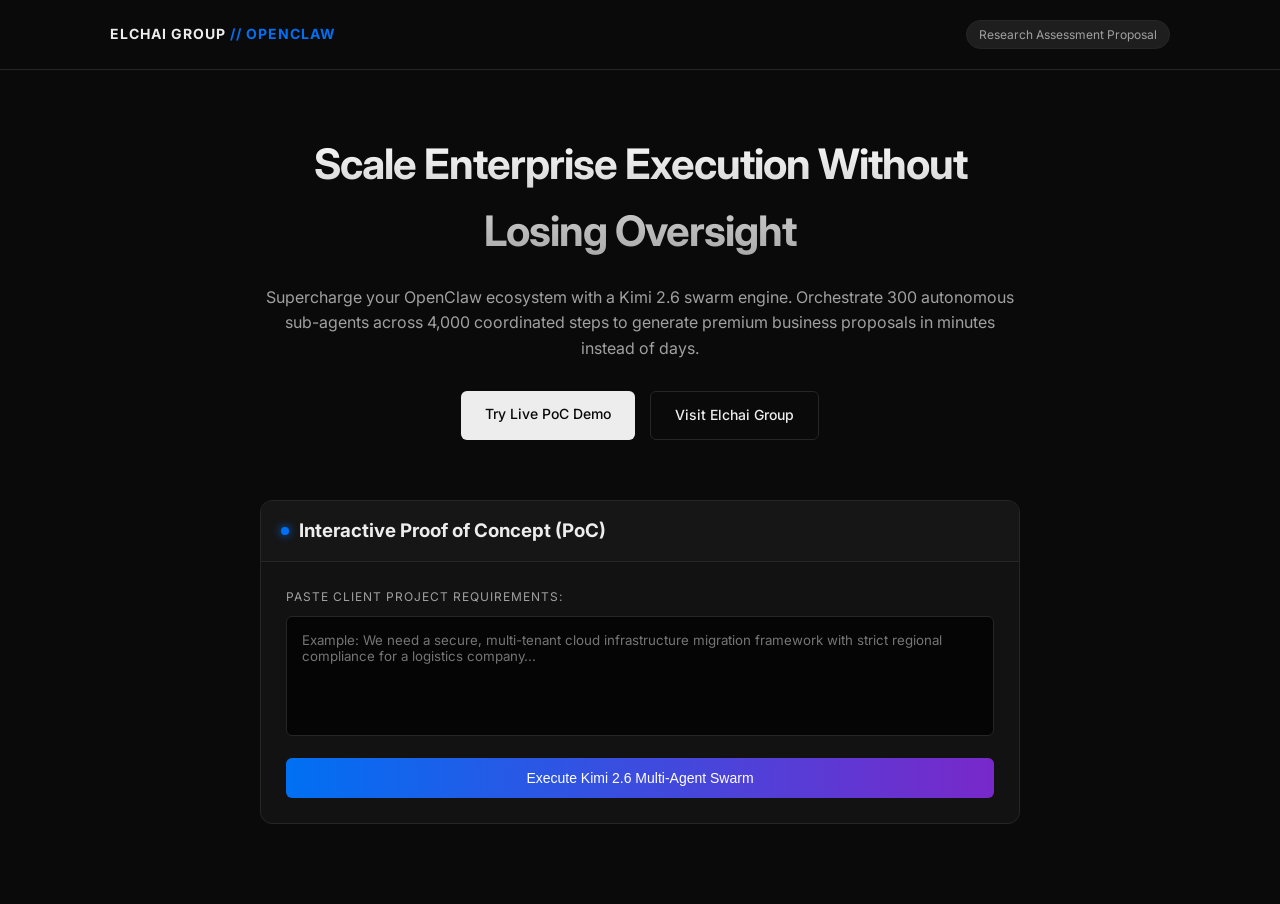
==== index.html @ 3b3b821d "feat: added frontend website files" ====
<!DOCTYPE html>
<html lang="en">
<head>
    <meta charset="UTF-8">
    <meta name="viewport" content="width=device-width, initial-scale=1.0">
    <title>OpenClaw Proposal Copilot | Powered by Kimi 2.6</title>
    <link rel="stylesheet" href="style.css">
    <link rel="preconnect" href="https://fonts.googleapis.com">
    <link rel="preconnect" href="https://fonts.gstatic.com" crossorigin>
    <link href="https://fonts.googleapis.com/css2?family=Inter:wght@300;400;500;600;700&display=swap" rel="stylesheet">
</head>
<body>

    <!-- Header Navigation -->
    <header>
        <div class="nav-container">
            <div class="logo">ELCHAI GROUP <span class="accent">// OPENCLAW</span></div>
            <div class="badge">Research Assessment Proposal</div>
        </div>
    </header>

    <!-- Main Container -->
    <main class="content-wrapper">
        
        <!-- Hero Section -->
        <section class="hero">
            <h1>Scale Enterprise Execution Without Losing Oversight</h1>
            <p class="subtitle">Supercharge your OpenClaw ecosystem with a Kimi 2.6 swarm engine. Orchestrate 300 autonomous sub-agents across 4,000 coordinated steps to generate premium business proposals in minutes instead of days.</p>
            <div class="cta-group">
                <a href="#demo" class="btn btn-primary">Try Live PoC Demo</a>
                <a href="https://www.elchaigroup.com/" target="_blank" class="btn btn-secondary">Visit Elchai Group</a>
            </div>
        </section>

        <!-- Dynamic Live Interactive PoC App Component -->
        <section id="demo" class="demo-card">
            <div class="card-header">
                <span class="status-dot"></span>
                <h3>Interactive Proof of Concept (PoC)</h3>
            </div>
            <div class="card-body">
                <label for="client-needs">Paste Client Project Requirements:</label>
                <textarea id="client-needs" placeholder="Example: We need a secure, multi-tenant cloud infrastructure migration framework with strict regional compliance for a logistics company..."></textarea>
                
                <button id="generate-btn" class="btn btn-block">Execute Kimi 2.6 Multi-Agent Swarm</button>

                <!-- Processing Simulator (Hidden by default) -->
                <div id="swarm-status" class="hidden">
                    <div class="spinner"></div>
                    <div class="status-text-steps">
                        <p id="step-msg">Initializing OpenClaw controller...</p>
                        <span id="step-counter">0 / 4,000 steps executed</span>
                    </div>
                </div>

                <!-- Output Area (Hidden by default) -->
                <div id="output-proposal" class="hidden">
                    <h4>Generated Enterprise Proposal Draft</h4>
                    <div class="proposal-box" id="proposal-text"></div>
                </div>
            </div>
        </section>

    </main>

    <script src="script.js"></script>
</body>
</html>
---- style.css ----
:root {
    --bg-main: #0a0a0a;
    --bg-card: #121212;
    --border-color: #262626;
    --text-primary: #ededed;
    --text-secondary: #a0a0a0;
    --accent-blue: #0070f3;
    --accent-green: #00dfd8;
}

* {
    box-sizing: border-box;
    margin: 0;
    padding: 0;
}

body {
    background-color: var(--bg-main);
    color: var(--text-primary);
    font-family: 'Inter', sans-serif;
    line-height: 1.6;
    padding-bottom: 80px;
}

header {
    border-bottom: 1px solid var(--border-color);
    padding: 20px 0;
}

.nav-container {
    max-width: 1100px;
    margin: 0 auto;
    display: flex;
    justify-content: space-between;
    align-items: center;
    padding: 0 20px;
}

.logo {
    font-weight: 700;
    letter-spacing: 1px;
    font-size: 14px;
}

.accent {
    color: var(--accent-blue);
}

.badge {
    background: #1e1e1e;
    border: 1px solid var(--border-color);
    padding: 4px 12px;
    border-radius: 20px;
    font-size: 12px;
    color: var(--text-secondary);
}

.content-wrapper {
    max-width: 800px;
    margin: 60px auto 0 auto;
    padding: 0 20px;
}

.hero {
    text-align: center;
    margin-bottom: 60px;
}

.hero h1 {
    font-size: 42px;
    font-weight: 700;
    letter-spacing: -1px;
    margin-bottom: 20px;
    background: linear-gradient(180deg, #fff 0%, #a3a3a3 100%);
    -webkit-background-clip: text;
    -webkit-text-fill-color: transparent;
}

.subtitle {
    color: var(--text-secondary);
    font-size: 16px;
    margin-bottom: 30px;
}

.cta-group {
    display: flex;
    gap: 15px;
    justify-content: center;
}

.btn {
    padding: 12px 24px;
    border-radius: 6px;
    font-weight: 500;
    font-size: 14px;
    cursor: pointer;
    text-decoration: none;
    transition: all 0.2s ease;
}

.btn-primary {
    background-color: var(--text-primary);
    color: var(--bg-main);
    border: none;
}

.btn-primary:hover {
    background-color: #ffffff;
    transform: translateY(-1px);
}

.btn-secondary {
    background-color: transparent;
    color: var(--text-primary);
    border: 1px solid var(--border-color);
}

.btn-secondary:hover {
    background-color: #161616;
}

.btn-block {
    background: linear-gradient(90deg, var(--accent-blue), #7928ca);
    color: #fff;
    border: none;
    width: 100%;
    margin-top: 15px;
}

.demo-card {
    background-color: var(--bg-card);
    border: 1px solid var(--border-color);
    border-radius: 12px;
    overflow: hidden;
    margin-top: 40px;
}

.card-header {
    background-color: #161616;
    padding: 15px 20px;
    border-bottom: 1px solid var(--border-color);
    display: flex;
    align-items: center;
    gap: 10px;
}

.status-dot {
    width: 8px;
    height: 8px;
    background-color: #0070f3;
    border-radius: 50%;
    box-shadow: 0 0 8px var(--accent-blue);
}

.card-body {
    padding: 25px;
}

label {
    display: block;
    font-size: 12px;
    text-transform: uppercase;
    letter-spacing: 1px;
    color: var(--text-secondary);
    margin-bottom: 10px;
}

textarea {
    width: 100%;
    height: 120px;
    background-color: #050505;
    border: 1px solid var(--border-color);
    border-radius: 6px;
    color: var(--text-primary);
    padding: 15px;
    font-family: inherit;
    resize: none;
    outline: none;
}

textarea:focus {
    border-color: #444;
}

.hidden {
    display: none !important;
}

#swarm-status {
    margin-top: 25px;
    display: flex;
    align-items: center;
    gap: 20px;
    background: #161616;
    padding: 15px;
    border-radius: 6px;
    border: 1px solid var(--border-color);
}

.spinner {
    width: 24px;
    height: 24px;
    border: 3px solid #333;
    border-top: 3px solid var(--accent-blue);
    border-radius: 50%;
    animation: spin 1s linear infinite;
}

@keyframes spin {
    0% { transform: rotate(0deg); }
    100% { transform: rotate(360deg); }
}

#output-proposal {
    margin-top: 25px;
}

#output-proposal h4 {
    margin-bottom: 10px;
    font-size: 14px;
    color: var(--accent-green);
}

.proposal-box {
    background-color: #050505;
    border: 1px solid var(--border-color);
    border-radius: 6px;
    padding: 20px;
    font-size: 14px;
    white-space: pre-wrap;
    max-height: 400px;
    overflow-y: auto;
}
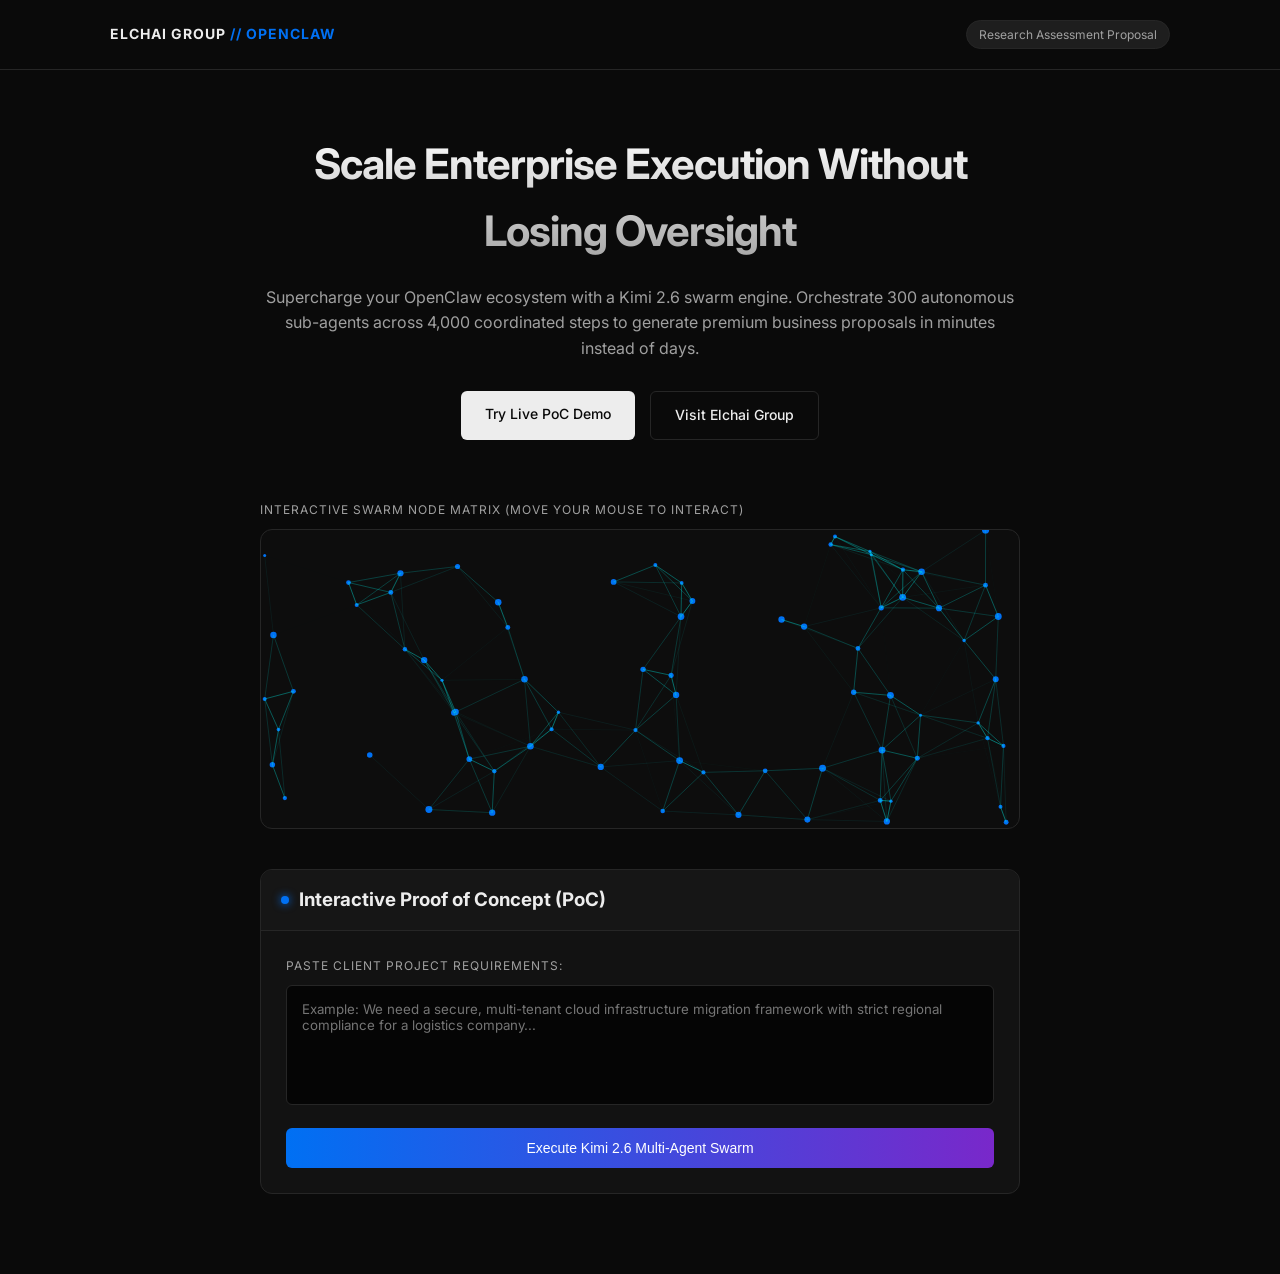
==== commit 004cf036: "feat: updated styles and interactive 3D script" ====
--- a/index.html
+++ b/index.html
@@ -31,7 +31,13 @@
                 <a href="https://www.elchaigroup.com/" target="_blank" class="btn btn-secondary">Visit Elchai Group</a>
             </div>
         </section>
-
+<!-- Interactive 3D Particle Swarm Canvas Section -->
+        <section class="canvas-container-section">
+            <label>Interactive Swarm Node Matrix (Move Your Mouse to Interact)</label>
+            <div id="canvas-3d-wrapper">
+                <canvas id="swarmCanvas"></canvas>
+            </div>
+        </section>
         <!-- Dynamic Live Interactive PoC App Component -->
         <section id="demo" class="demo-card">
             <div class="card-header">
--- a/style.css
+++ b/style.css
@@ -230,4 +230,27 @@
     white-space: pre-wrap;
     max-height: 400px;
     overflow-y: auto;
+}
+.canvas-container-section {
+    margin-top: 20px;
+    margin-bottom: 20px;
+}
+
+#canvas-3d-wrapper {
+    width: 100%;
+    height: 300px;
+    background-color: #0d0d0d;
+    border: 1px solid var(--border-color);
+    border-radius: 12px;
+    position: relative;
+    overflow: hidden;
+}
+
+#swarmCanvas {
+    position: absolute;
+    top: 0;
+    left: 0;
+    width: 100%;
+    height: 100%;
+    display: block;
 }
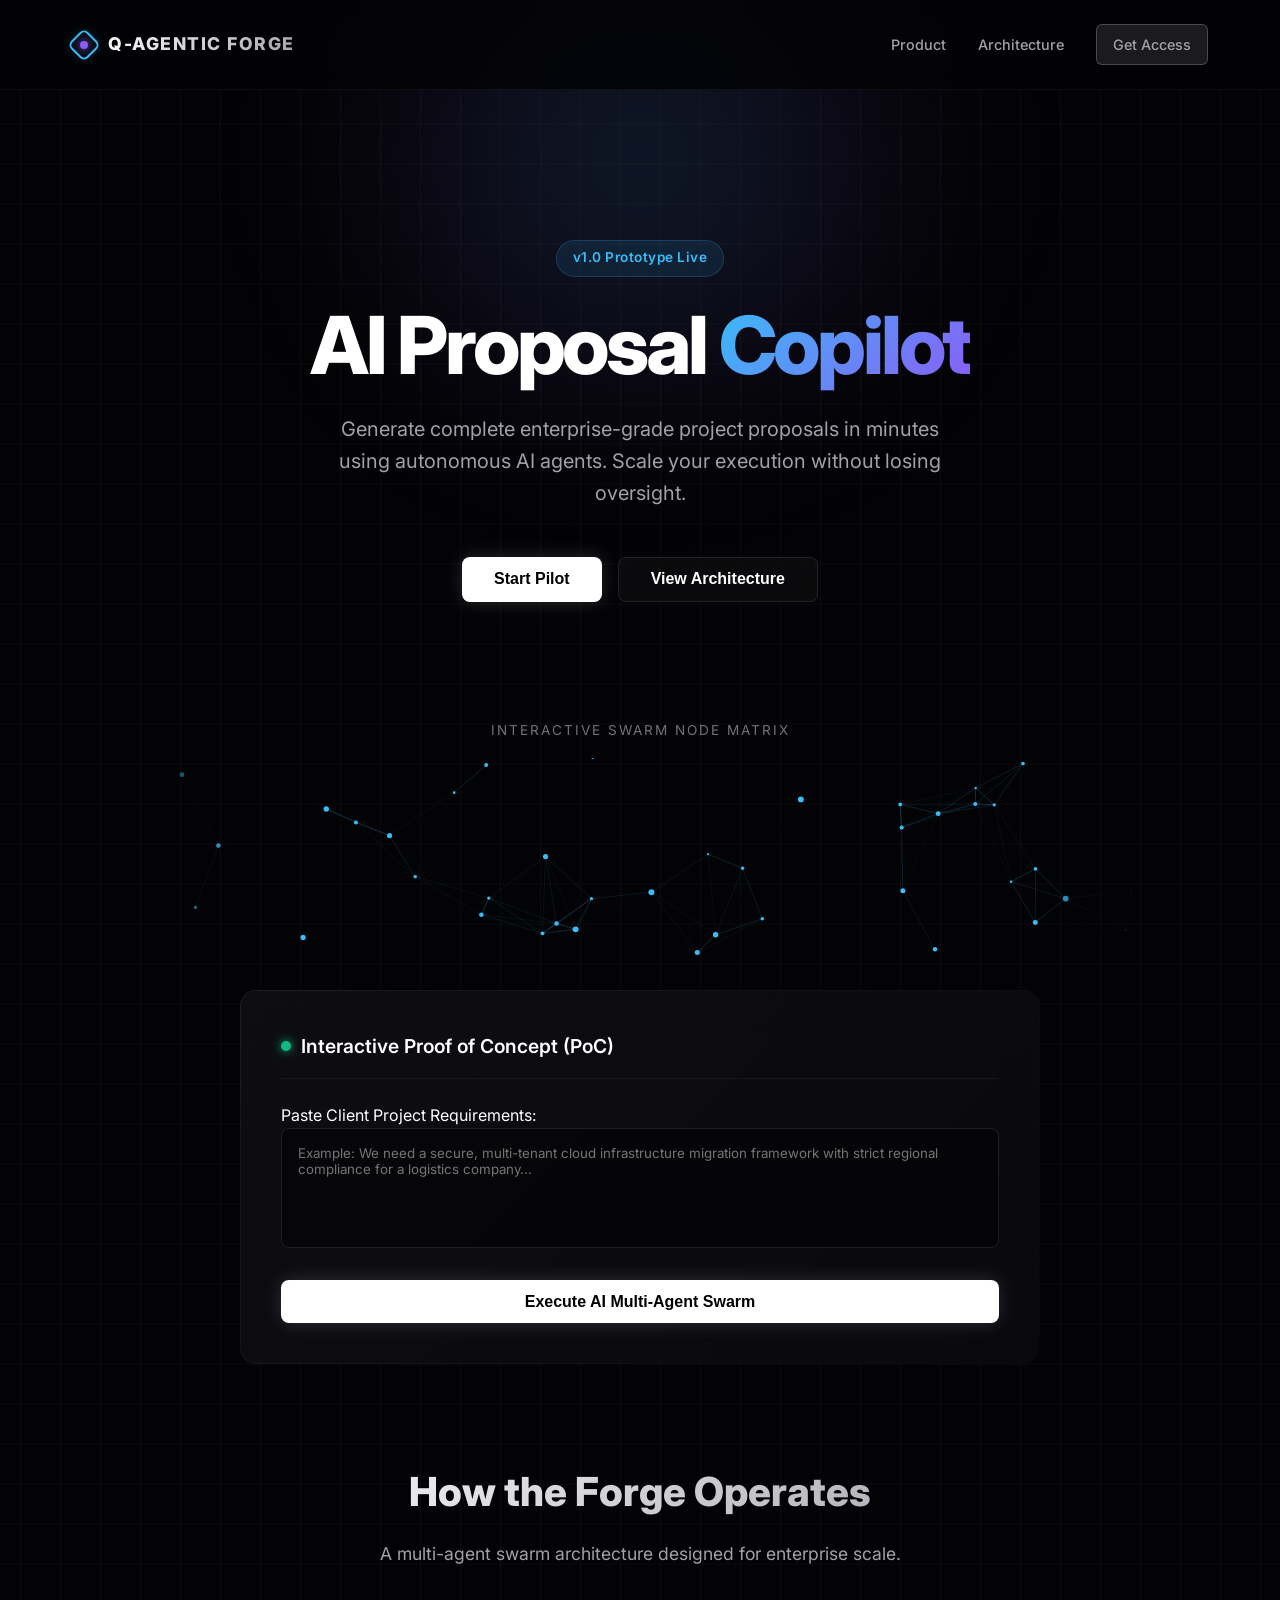
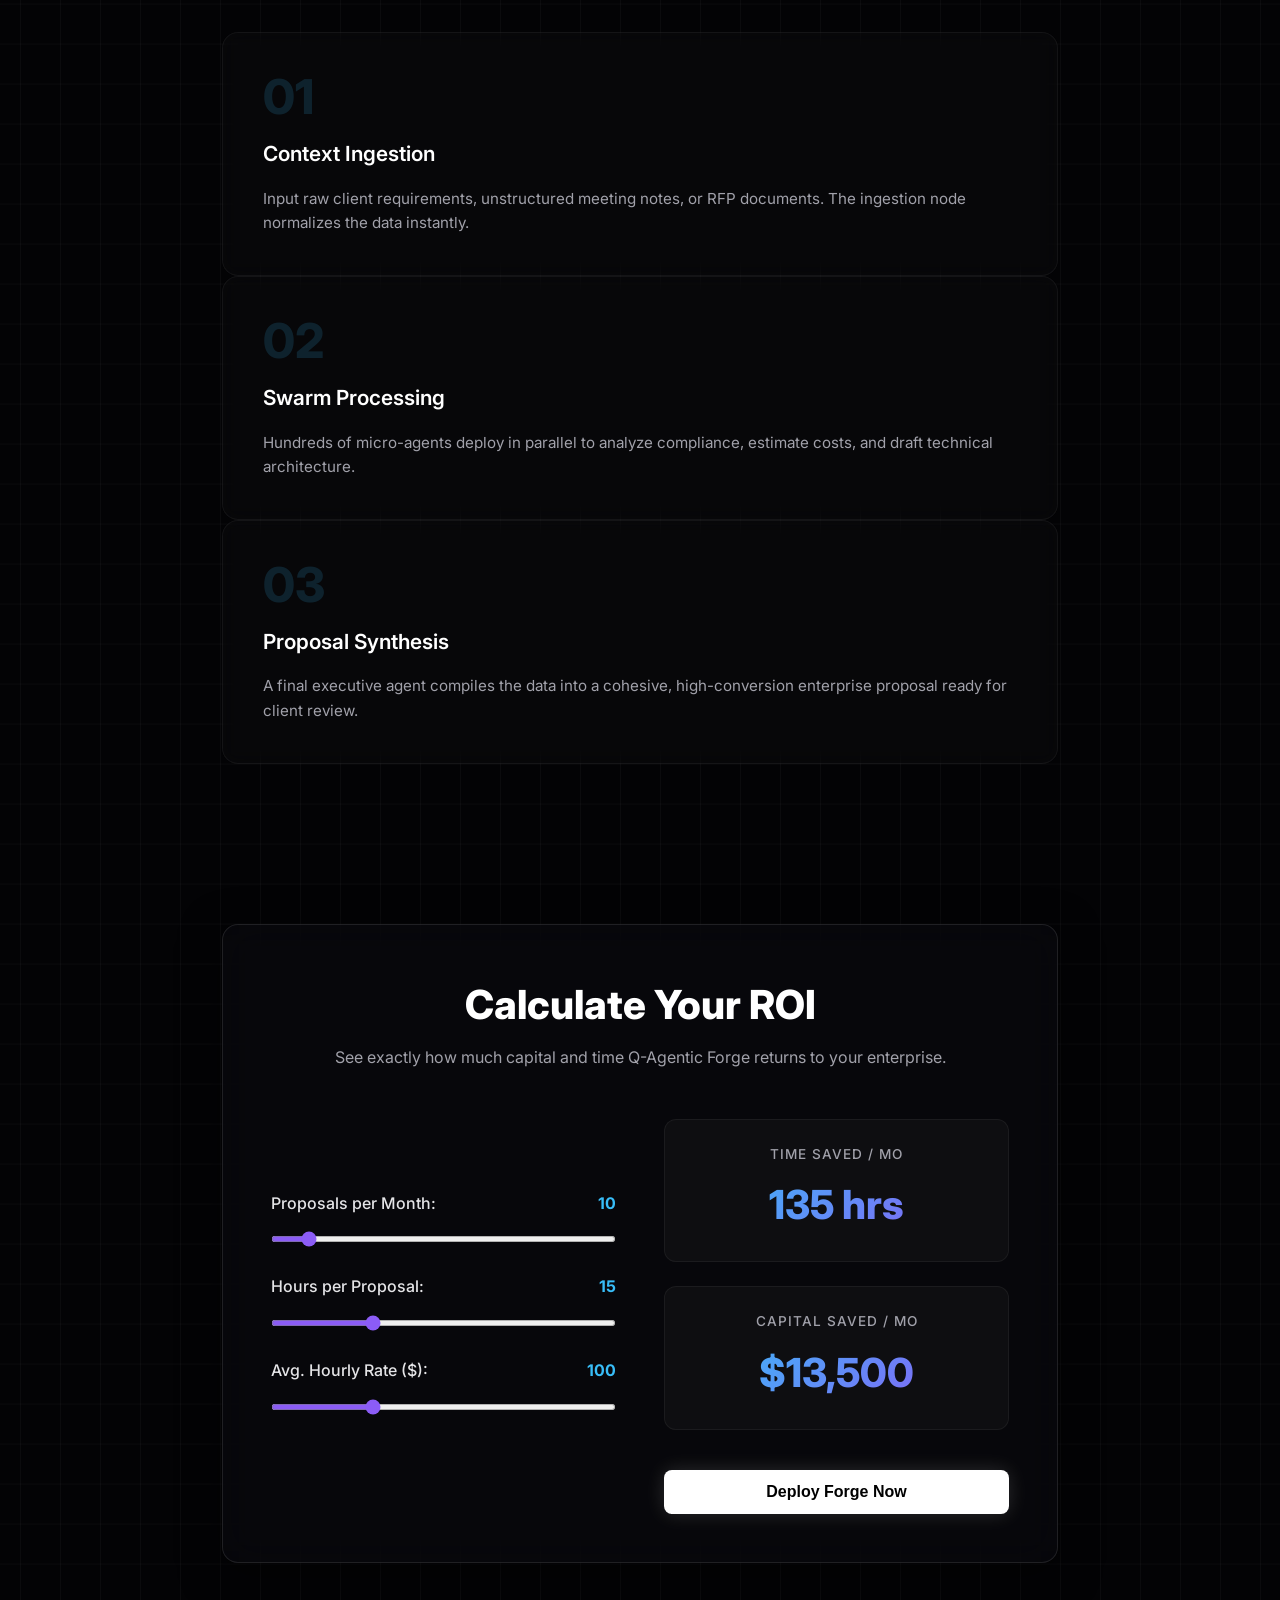
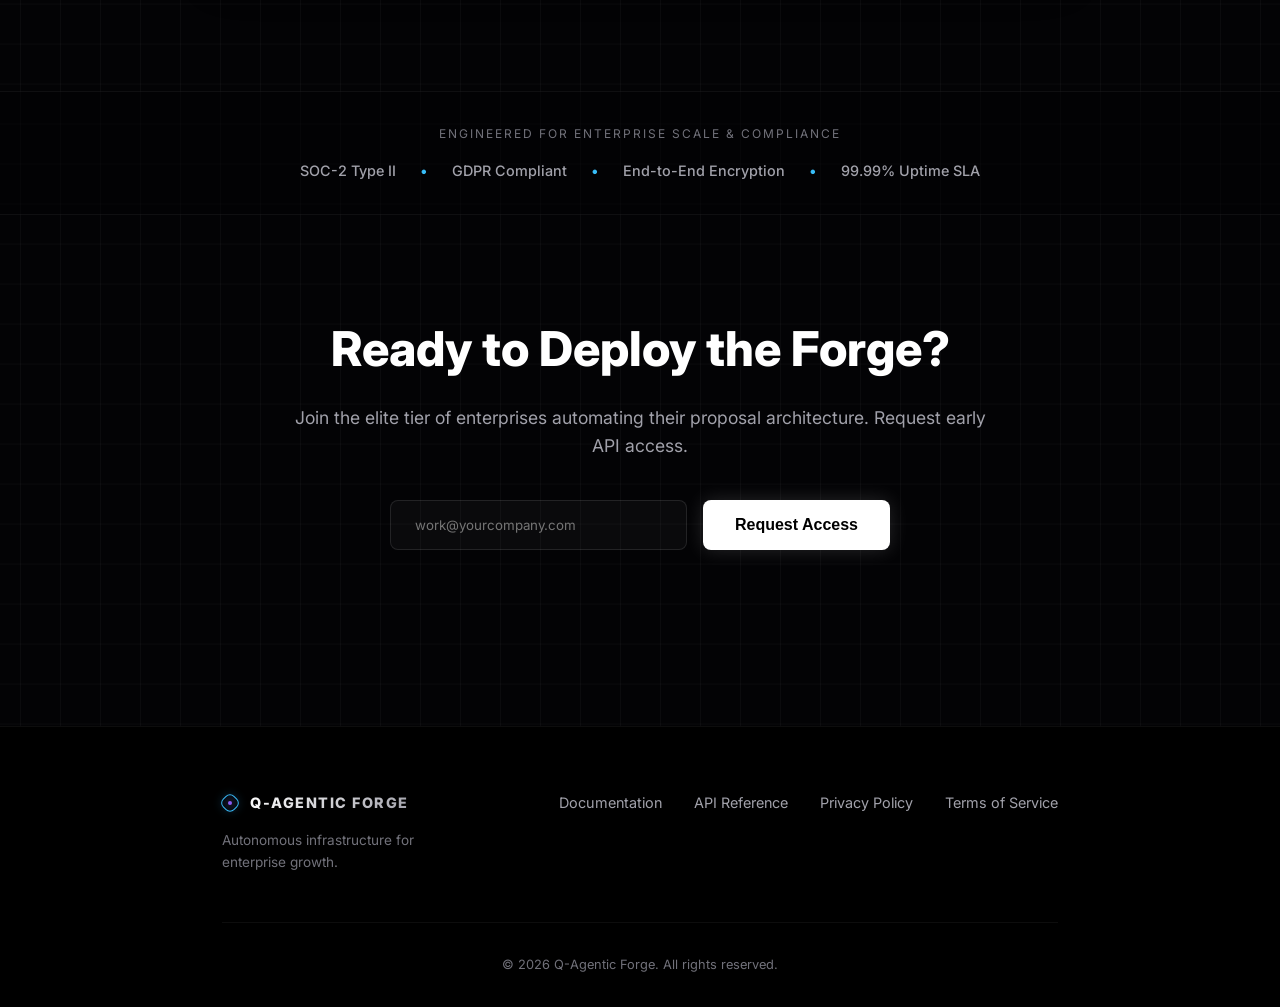
==== commit 049a4f1f: "feat: add frontend website code" ====
--- a/index.html
+++ b/index.html
@@ -3,70 +3,203 @@
 <head>
     <meta charset="UTF-8">
     <meta name="viewport" content="width=device-width, initial-scale=1.0">
-    <title>OpenClaw Proposal Copilot | Powered by Kimi 2.6</title>
+    <title>Quazi AI Labs - Proposal Copilot</title>
     <link rel="stylesheet" href="style.css">
     <link rel="preconnect" href="https://fonts.googleapis.com">
     <link rel="preconnect" href="https://fonts.gstatic.com" crossorigin>
-    <link href="https://fonts.googleapis.com/css2?family=Inter:wght@300;400;500;600;700&display=swap" rel="stylesheet">
+    <link href="https://fonts.googleapis.com/css2?family=Inter:wght@300;400;500;600;700;800&display=swap" rel="stylesheet">
 </head>
 <body>
 
-    <!-- Header Navigation -->
-    <header>
+    <!-- Ambient Background Glow -->
+    <div class="ambient-glow"></div>
+
+    <!-- TOP NAVIGATION -->
+    <header class="navbar">
         <div class="nav-container">
-            <div class="logo">ELCHAI GROUP <span class="accent">// OPENCLAW</span></div>
-            <div class="badge">Research Assessment Proposal</div>
+            <div class="logo-wrapper">
+                <div class="agent-logo">
+                    <span class="core-pulse"></span>
+                </div>
+                <div class="logo">Q-AGENTIC FORGE</div>
+            </div>
+            <nav class="nav-links">
+                <a href="#">Product</a>
+                <a href="#">Architecture</a>
+                <a href="#" class="nav-btn">Get Access</a>
+            </nav>
         </div>
     </header>
+
+    <!-- QUAZI AI LABS HERO SECTION -->
+    <section class="hero">
+        <div class="container">
+            <div class="badge">v1.0 Prototype Live</div>
+            <h1>AI Proposal <span class="text-gradient">Copilot</span></h1>
+            <p>Generate complete enterprise-grade project proposals in minutes using autonomous AI agents. Scale your execution without losing oversight.</p>
+            <div class="buttons">
+                <button class="btn-primary">Start Pilot</button>
+                <button class="btn-secondary">View Architecture</button>
+            </div>
+        </div>
+    </section>
 
     <!-- Main Container -->
     <main class="content-wrapper">
         
-        <!-- Hero Section -->
-        <section class="hero">
-            <h1>Scale Enterprise Execution Without Losing Oversight</h1>
-            <p class="subtitle">Supercharge your OpenClaw ecosystem with a Kimi 2.6 swarm engine. Orchestrate 300 autonomous sub-agents across 4,000 coordinated steps to generate premium business proposals in minutes instead of days.</p>
-            <div class="cta-group">
-                <a href="#demo" class="btn btn-primary">Try Live PoC Demo</a>
-                <a href="https://www.elchaigroup.com/" target="_blank" class="btn btn-secondary">Visit Elchai Group</a>
-            </div>
-        </section>
-<!-- Interactive 3D Particle Swarm Canvas Section -->
+        <!-- Interactive 3D Particle Swarm Canvas Section -->
         <section class="canvas-container-section">
-            <label>Interactive Swarm Node Matrix (Move Your Mouse to Interact)</label>
+            <label class="section-label">Interactive Swarm Node Matrix</label>
             <div id="canvas-3d-wrapper">
                 <canvas id="swarmCanvas"></canvas>
             </div>
         </section>
+
         <!-- Dynamic Live Interactive PoC App Component -->
         <section id="demo" class="demo-card">
-            <div class="card-header">
-                <span class="status-dot"></span>
-                <h3>Interactive Proof of Concept (PoC)</h3>
-            </div>
-            <div class="card-body">
-                <label for="client-needs">Paste Client Project Requirements:</label>
-                <textarea id="client-needs" placeholder="Example: We need a secure, multi-tenant cloud infrastructure migration framework with strict regional compliance for a logistics company..."></textarea>
+            <div class="card-glow"></div>
+            <div class="card-content">
+                <div class="card-header">
+                    <span class="status-dot"></span>
+                    <h3>Interactive Proof of Concept (PoC)</h3>
+                </div>
+                <div class="card-body">
+                    <label for="client-needs">Paste Client Project Requirements:</label>
+                    <textarea id="client-needs" placeholder="Example: We need a secure, multi-tenant cloud infrastructure migration framework with strict regional compliance for a logistics company..."></textarea>
+                    
+                    <button id="generate-btn" class="btn-block">Execute AI Multi-Agent Swarm</button>
+
+                    <!-- Processing Simulator (Hidden by default) -->
+                    <div id="swarm-status" class="hidden">
+                        <div class="spinner"></div>
+                        <div class="status-text-steps">
+                            <p id="step-msg">Initializing Quazi AI Labs controller...</p>
+                            <span id="step-counter">0 / 4,000 steps executed</span>
+                        </div>
+                    </div>
+
+                    <!-- Output Area (Hidden by default) -->
+                    <div id="output-proposal" class="hidden">
+                        <h4>Generated Enterprise Proposal Draft</h4>
+                        <div class="proposal-box" id="proposal-text"></div>
+                    </div>
+                </div>
+            </div>
+        </section>
+<section class="workflow-section">
+            <div class="container">
+                <h2 class="section-title">How the Forge Operates</h2>
+                <p class="section-subtitle">A multi-agent swarm architecture designed for enterprise scale.</p>
                 
-                <button id="generate-btn" class="btn btn-block">Execute Kimi 2.6 Multi-Agent Swarm</button>
-
-                <!-- Processing Simulator (Hidden by default) -->
-                <div id="swarm-status" class="hidden">
-                    <div class="spinner"></div>
-                    <div class="status-text-steps">
-                        <p id="step-msg">Initializing OpenClaw controller...</p>
-                        <span id="step-counter">0 / 4,000 steps executed</span>
-                    </div>
-                </div>
-
-                <!-- Output Area (Hidden by default) -->
-                <div id="output-proposal" class="hidden">
-                    <h4>Generated Enterprise Proposal Draft</h4>
-                    <div class="proposal-box" id="proposal-text"></div>
-                </div>
-            </div>
-        </section>
-
+                <div class="workflow-grid">
+                    <div class="workflow-card">
+                        <div class="step-number">01</div>
+                        <h3>Context Ingestion</h3>
+                        <p>Input raw client requirements, unstructured meeting notes, or RFP documents. The ingestion node normalizes the data instantly.</p>
+                    </div>
+                    <div class="workflow-card">
+                        <div class="step-number">02</div>
+                        <h3>Swarm Processing</h3>
+                        <p>Hundreds of micro-agents deploy in parallel to analyze compliance, estimate costs, and draft technical architecture.</p>
+                    </div>
+                    <div class="workflow-card">
+                        <div class="step-number">03</div>
+                        <h3>Proposal Synthesis</h3>
+                        <p>A final executive agent compiles the data into a cohesive, high-conversion enterprise proposal ready for client review.</p>
+                    </div>
+                </div>
+            </div>
+        </section>
+        <section class="roi-section">
+            <div class="container">
+                <div class="roi-card">
+                    <div class="roi-header">
+                        <h2>Calculate Your ROI</h2>
+                        <p>See exactly how much capital and time Q-Agentic Forge returns to your enterprise.</p>
+                    </div>
+                    <div class="roi-grid">
+                        
+                        <div class="roi-inputs">
+                            <label>Proposals per Month: <span id="prop-val">10</span></label>
+                            <input type="range" id="prop-slider" min="1" max="100" value="10">
+
+                            <label>Hours per Proposal: <span id="hours-val">15</span></label>
+                            <input type="range" id="hours-slider" min="1" max="50" value="15">
+
+                            <label>Avg. Hourly Rate ($): <span id="rate-val">100</span></label>
+                            <input type="range" id="rate-slider" min="20" max="300" value="100">
+                        </div>
+
+                        <div class="roi-outputs">
+                            <div class="output-box">
+                                <h4>Time Saved / Mo</h4>
+                                <div class="output-value text-gradient" id="time-saved">135 hrs</div>
+                            </div>
+                            <div class="output-box">
+                                <h4>Capital Saved / Mo</h4>
+                                <div class="output-value text-gradient" id="money-saved">$13,500</div>
+                            </div>
+                            <button class="btn-primary btn-block" style="margin-top: 1rem;">Deploy Forge Now</button>
+                        </div>
+
+                    </div>
+                </div>
+            </div>
+        </section>
+        <div class="trust-banner">
+            <div class="container">
+                <p>ENGINEERED FOR ENTERPRISE SCALE & COMPLIANCE</p>
+                <div class="trust-badges">
+                    <span>SOC-2 Type II</span>
+                    <span class="dot">•</span>
+                    <span>GDPR Compliant</span>
+                    <span class="dot">•</span>
+                    <span>End-to-End Encryption</span>
+                    <span class="dot">•</span>
+                    <span>99.99% Uptime SLA</span>
+                </div>
+            </div>
+        </div>
+
+        <section class="final-cta">
+            <div class="container">
+                <div class="cta-box">
+                    <h2>Ready to Deploy the Forge?</h2>
+                    <p>Join the elite tier of enterprises automating their proposal architecture. Request early API access.</p>
+                    <form class="lead-capture" onsubmit="event.preventDefault(); alert('Lead Captured! Welcome to Q-Agentic Forge.');">
+                        <input type="email" placeholder="work@yourcompany.com" required>
+                        <button type="submit" class="btn-primary">Request Access</button>
+                    </form>
+                </div>
+            </div>
+        </section>
+
+    </main>
+
+    <footer class="site-footer">
+        <div class="container">
+            <div class="footer-content">
+                <div class="footer-brand">
+                    <div class="logo-wrapper">
+                        <div class="agent-logo" style="width: 16px; height: 16px; border-width: 1px;">
+                            <span class="core-pulse" style="width: 4px; height: 4px;"></span>
+                        </div>
+                        <span class="logo" style="font-size: 0.9rem;">Q-AGENTIC FORGE</span>
+                    </div>
+                    <p class="footer-tagline">Autonomous infrastructure for enterprise growth.</p>
+                </div>
+                <div class="footer-links">
+                    <a href="#">Documentation</a>
+                    <a href="#">API Reference</a>
+                    <a href="#">Privacy Policy</a>
+                    <a href="#">Terms of Service</a>
+                </div>
+            </div>
+            <div class="footer-bottom">
+                <p>&copy; 2026 Q-Agentic Forge. All rights reserved.</p>
+            </div>
+        </div>
+    </footer>
     </main>
 
     <script src="script.js"></script>
--- a/style.css
+++ b/style.css
@@ -1,256 +1,625 @@
-:root {
-    --bg-main: #0a0a0a;
-    --bg-card: #121212;
-    --border-color: #262626;
-    --text-primary: #ededed;
-    --text-secondary: #a0a0a0;
-    --accent-blue: #0070f3;
-    --accent-green: #00dfd8;
-}
-
+/* 1. GLOBAL RESETS & FONTS */
 * {
-    box-sizing: border-box;
     margin: 0;
     padding: 0;
+    box-sizing: border-box;
 }
 
 body {
-    background-color: var(--bg-main);
-    color: var(--text-primary);
     font-family: 'Inter', sans-serif;
+    background-color: #030305; /* Deeper Black */
+    color: #ffffff;
     line-height: 1.6;
-    padding-bottom: 80px;
-}
-
-header {
-    border-bottom: 1px solid var(--border-color);
-    padding: 20px 0;
+    overflow-x: hidden;
+    /* The Developer Grid Background */
+    background-image: 
+        linear-gradient(rgba(255, 255, 255, 0.03) 1px, transparent 1px),
+        linear-gradient(90deg, rgba(255, 255, 255, 0.03) 1px, transparent 1px);
+    background-size: 40px 40px;
+    background-position: center center;
+}
+
+/* Ambient Glow Behind Everything */
+.ambient-glow {
+    position: absolute;
+    top: -10%;
+    left: 50%;
+    transform: translateX(-50%);
+    width: 60vw;
+    height: 500px;
+    background: radial-gradient(circle, rgba(56, 189, 248, 0.15) 0%, rgba(139, 92, 246, 0.1) 40%, rgba(0, 0, 0, 0) 70%);
+    filter: blur(80px);
+    z-index: -1;
+    pointer-events: none;
+}
+/* GLOBAL CONTAINER - THIS KEEPS EVERYTHING CENTERED */
+.container {
+    max-width: 1200px;
+    margin: 0 auto; 
+    padding: 0 2rem;
+    width: 100%;
+}
+
+/* 2. NAVIGATION BAR & LOGO */
+.navbar {
+    width: 100%;
+    padding: 1.5rem 0;
+    border-bottom: 1px solid rgba(255, 255, 255, 0.05);
+    background: rgba(3, 3, 5, 0.8);
+    backdrop-filter: blur(12px);
+    position: sticky;
+    top: 0;
+    z-index: 100;
 }
 
 .nav-container {
-    max-width: 1100px;
+    max-width: 1200px;
     margin: 0 auto;
+    padding: 0 2rem;
     display: flex;
     justify-content: space-between;
     align-items: center;
-    padding: 0 20px;
+}
+
+/* NEW LOGO DESIGN SYSTEM */
+.logo-wrapper {
+    display: flex;
+    align-items: center;
+    gap: 12px;
+}
+
+.agent-logo {
+    width: 24px;
+    height: 24px;
+    border: 2px solid #38bdf8;
+    border-radius: 6px;
+    position: relative;
+    display: flex;
+    align-items: center;
+    justify-content: center;
+    background: rgba(56, 189, 248, 0.05);
+    box-shadow: 0 0 10px rgba(56, 189, 248, 0.2);
+    transform: rotate(45deg); 
+}
+
+.core-pulse {
+    width: 8px;
+    height: 8px;
+    background: #8b5cf6; 
+    border-radius: 50%;
+    transform: rotate(-45deg);
+    position: relative;
+    box-shadow: 0 0 8px #8b5cf6;
+    animation: agentBeat 2s infinite ease-in-out;
+}
+
+@keyframes agentBeat {
+    0%, 100% { transform: scale(1); opacity: 0.8; }
+    50% { transform: scale(1.3); opacity: 1; box-shadow: 0 0 12px #38bdf8; }
 }
 
 .logo {
-    font-weight: 700;
-    letter-spacing: 1px;
-    font-size: 14px;
-}
-
-.accent {
-    color: var(--accent-blue);
-}
-
-.badge {
-    background: #1e1e1e;
-    border: 1px solid var(--border-color);
-    padding: 4px 12px;
-    border-radius: 20px;
-    font-size: 12px;
-    color: var(--text-secondary);
-}
-
-.content-wrapper {
-    max-width: 800px;
-    margin: 60px auto 0 auto;
-    padding: 0 20px;
-}
-
-.hero {
-    text-align: center;
-    margin-bottom: 60px;
-}
-
-.hero h1 {
-    font-size: 42px;
-    font-weight: 700;
-    letter-spacing: -1px;
-    margin-bottom: 20px;
-    background: linear-gradient(180deg, #fff 0%, #a3a3a3 100%);
+    font-weight: 800;
+    font-size: 1.1rem;
+    letter-spacing: 1.5px;
+    background: linear-gradient(135deg, #ffffff 0%, #a1a1aa 100%);
     -webkit-background-clip: text;
     -webkit-text-fill-color: transparent;
 }
 
-.subtitle {
-    color: var(--text-secondary);
-    font-size: 16px;
-    margin-bottom: 30px;
-}
-
-.cta-group {
-    display: flex;
-    gap: 15px;
+.nav-links {
+    display: flex;
+    gap: 2rem;
+    align-items: center;
+}
+
+.nav-links a {
+    color: #a1a1aa;
+    text-decoration: none;
+    font-size: 0.9rem;
+    font-weight: 500;
+    transition: color 0.3s;
+}
+
+.nav-links a:hover {
+    color: #ffffff;
+}
+
+.nav-btn {
+    background: rgba(255, 255, 255, 0.1);
+    padding: 0.5rem 1rem;
+    border-radius: 6px;
+    border: 1px solid rgba(255, 255, 255, 0.2);
+}
+
+/* 3. HERO SECTION */
+.hero {
+    min-height: 70vh;
+    display: flex;
+    align-items: center;
     justify-content: center;
-}
-
-.btn {
-    padding: 12px 24px;
-    border-radius: 6px;
-    font-weight: 500;
-    font-size: 14px;
+    text-align: center;
+    padding: 4rem 2rem 2rem 2rem;
+    animation: fadeIn 1s ease-in-out;
+}
+
+.container {
+    max-width: 900px;
+    position: relative;
+}
+
+.badge {
+    display: inline-block;
+    padding: 0.4rem 1rem;
+    background: rgba(56, 189, 248, 0.1);
+    color: #38bdf8;
+    border: 1px solid rgba(56, 189, 248, 0.2);
+    border-radius: 50px;
+    font-size: 0.85rem;
+    font-weight: 600;
+    margin-bottom: 1.5rem;
+    letter-spacing: 0.5px;
+}
+
+.hero h1 {
+    font-size: 5rem;
+    font-weight: 800;
+    letter-spacing: -0.04em;
+    margin-bottom: 1.5rem;
+    line-height: 1.1;
+}
+
+.text-gradient {
+    background: linear-gradient(135deg, #38bdf8 0%, #8b5cf6 100%);
+    -webkit-background-clip: text;
+    -webkit-text-fill-color: transparent;
+}
+
+.hero p {
+    font-size: 1.25rem;
+    color: #a1a1aa;
+    margin-bottom: 3rem;
+    max-width: 650px;
+    margin-left: auto;
+    margin-right: auto;
+}
+
+/* 4. BUTTONS */
+.buttons {
+    display: flex;
+    gap: 1rem;
+    justify-content: center;
+}
+
+.btn-primary, .btn-secondary, #generate-btn {
+    padding: 0.8rem 2rem;
+    font-size: 1rem;
+    font-weight: 600;
+    border-radius: 8px;
     cursor: pointer;
-    text-decoration: none;
-    transition: all 0.2s ease;
-}
-
-.btn-primary {
-    background-color: var(--text-primary);
-    color: var(--bg-main);
+    transition: all 0.3s ease;
+}
+
+.btn-primary, #generate-btn {
+    background: #ffffff;
+    color: #000000;
     border: none;
-}
-
-.btn-primary:hover {
-    background-color: #ffffff;
-    transform: translateY(-1px);
+    box-shadow: 0 0 20px rgba(255, 255, 255, 0.15);
+}
+
+.btn-primary:hover, #generate-btn:hover {
+    background: #e4e4e7;
+    transform: translateY(-2px);
+    box-shadow: 0 4px 25px rgba(255, 255, 255, 0.3);
 }
 
 .btn-secondary {
-    background-color: transparent;
-    color: var(--text-primary);
-    border: 1px solid var(--border-color);
+    background: rgba(255, 255, 255, 0.03);
+    color: #ffffff;
+    border: 1px solid rgba(255, 255, 255, 0.1);
+    backdrop-filter: blur(10px);
 }
 
 .btn-secondary:hover {
-    background-color: #161616;
-}
-
-.btn-block {
-    background: linear-gradient(90deg, var(--accent-blue), #7928ca);
-    color: #fff;
-    border: none;
-    width: 100%;
-    margin-top: 15px;
-}
-
+    background: rgba(255, 255, 255, 0.08);
+    transform: translateY(-2px);
+}
+
+/* 5. CANVAS & DEMO AREA */
+.content-wrapper {
+    position: relative;
+    z-index: 10;
+    padding-bottom: 5rem;
+}
+
+.canvas-container-section {
+    text-align: center;
+    margin-bottom: 2rem;
+}
+
+.section-label {
+    display: block;
+    color: #71717a;
+    font-size: 0.85rem;
+    text-transform: uppercase;
+    letter-spacing: 2px;
+    margin-bottom: 1rem;
+}
+
+#canvas-3d-wrapper {
+    max-width: 1000px;
+    margin: 0 auto;
+    height: 200px; /* Constrains the canvas so it doesn't take over */
+    mask-image: linear-gradient(to right, transparent, black 10%, black 90%, transparent);
+    -webkit-mask-image: linear-gradient(to right, transparent, black 10%, black 90%, transparent);
+}
+
+/* 6. GLASSMORPHISM DEMO CARD */
 .demo-card {
-    background-color: var(--bg-card);
-    border: 1px solid var(--border-color);
-    border-radius: 12px;
-    overflow: hidden;
-    margin-top: 40px;
+    position: relative;
+    max-width: 800px;
+    margin: 0 auto;
+    border-radius: 16px;
+    padding: 1px; /* Creates the gradient border effect */
+    background: linear-gradient(135deg, rgba(255,255,255,0.1), rgba(255,255,255,0.01));
+}
+
+.card-content {
+    background: rgba(10, 10, 15, 0.8);
+    border-radius: 15px;
+    padding: 2.5rem;
+    backdrop-filter: blur(20px);
 }
 
 .card-header {
-    background-color: #161616;
-    padding: 15px 20px;
-    border-bottom: 1px solid var(--border-color);
     display: flex;
     align-items: center;
     gap: 10px;
+    margin-bottom: 1.5rem;
+    border-bottom: 1px solid rgba(255, 255, 255, 0.05);
+    padding-bottom: 1rem;
 }
 
 .status-dot {
-    width: 8px;
-    height: 8px;
-    background-color: #0070f3;
+    width: 10px;
+    height: 10px;
+    background-color: #10b981; /* Green active dot */
     border-radius: 50%;
-    box-shadow: 0 0 8px var(--accent-blue);
-}
-
-.card-body {
-    padding: 25px;
-}
-
-label {
-    display: block;
-    font-size: 12px;
-    text-transform: uppercase;
-    letter-spacing: 1px;
-    color: var(--text-secondary);
-    margin-bottom: 10px;
+    box-shadow: 0 0 10px #10b981;
+}
+
+.demo-card h3 {
+    font-weight: 600;
+    font-size: 1.2rem;
 }
 
 textarea {
     width: 100%;
     height: 120px;
-    background-color: #050505;
-    border: 1px solid var(--border-color);
-    border-radius: 6px;
-    color: var(--text-primary);
-    padding: 15px;
-    font-family: inherit;
+    background: rgba(0, 0, 0, 0.5);
+    border: 1px solid rgba(255, 255, 255, 0.1);
+    color: #fff;
+    border-radius: 8px;
+    padding: 1rem;
+    margin-bottom: 1.5rem;
+    font-family: 'Inter', sans-serif;
     resize: none;
     outline: none;
+    transition: border 0.3s;
 }
 
 textarea:focus {
-    border-color: #444;
+    border-color: #38bdf8;
+}
+
+.btn-block {
+    width: 100%;
 }
 
 .hidden {
     display: none !important;
 }
 
-#swarm-status {
-    margin-top: 25px;
-    display: flex;
-    align-items: center;
-    gap: 20px;
-    background: #161616;
-    padding: 15px;
-    border-radius: 6px;
-    border: 1px solid var(--border-color);
-}
-
-.spinner {
-    width: 24px;
-    height: 24px;
-    border: 3px solid #333;
-    border-top: 3px solid var(--accent-blue);
-    border-radius: 50%;
-    animation: spin 1s linear infinite;
-}
-
-@keyframes spin {
-    0% { transform: rotate(0deg); }
-    100% { transform: rotate(360deg); }
-}
-
-#output-proposal {
-    margin-top: 25px;
-}
-
-#output-proposal h4 {
-    margin-bottom: 10px;
-    font-size: 14px;
-    color: var(--accent-green);
-}
-
-.proposal-box {
-    background-color: #050505;
-    border: 1px solid var(--border-color);
-    border-radius: 6px;
-    padding: 20px;
-    font-size: 14px;
-    white-space: pre-wrap;
-    max-height: 400px;
-    overflow-y: auto;
-}
-.canvas-container-section {
-    margin-top: 20px;
-    margin-bottom: 20px;
-}
-
-#canvas-3d-wrapper {
+/* Simple fade in animation */
+@keyframes fadeIn {
+    from { opacity: 0; transform: translateY(10px); }
+    to { opacity: 1; transform: translateY(0); }
+}
+/* 7. WORKFLOW SECTION */
+.workflow-section {
+    padding: 6rem 2rem;
+    position: relative;
+    z-index: 10;
+}
+
+.section-title {
+    font-size: 2.5rem;
+    font-weight: 800;
+    text-align: center;
+    margin-bottom: 1rem;
+    background: linear-gradient(135deg, #ffffff 0%, #a1a1aa 100%);
+    -webkit-background-clip: text;
+    -webkit-text-fill-color: transparent;
+}
+
+.section-subtitle {
+    text-align: center;
+    color: #a1a1aa;
+    margin-bottom: 4rem;
+    font-size: 1.1rem;
+}
+
+.workflow-grid {
+   .workflow-grid {
+    display: grid;
+    /* Forces exactly 3 equal columns to fill the space left-to-right */
+    grid-template-columns: repeat(3, 1fr); 
+    gap: 2rem;
+    max-width: 1200px;
+    margin: 0 auto;
+}
+
+/* Ensures it still looks good if someone opens it on a phone */
+@media (max-width: 900px) {
+    .workflow-grid {
+        grid-template-columns: 1fr;
+    }
+}
+}
+
+.workflow-card {
+    background: rgba(255, 255, 255, 0.02);
+    border: 1px solid rgba(255, 255, 255, 0.05);
+    border-radius: 16px;
+    padding: 2.5rem;
+    transition: transform 0.3s ease, border-color 0.3s ease, box-shadow 0.3s ease;
+    backdrop-filter: blur(10px);
+}
+
+.workflow-card:hover {
+    transform: translateY(-5px);
+    border-color: rgba(56, 189, 248, 0.4);
+    background: rgba(255, 255, 255, 0.04);
+    box-shadow: 0 10px 30px rgba(56, 189, 248, 0.05);
+}
+
+.step-number {
+    font-size: 3rem;
+    font-weight: 800;
+    color: rgba(56, 189, 248, 0.15);
+    margin-bottom: 1rem;
+    font-family: 'Inter', monospace;
+    line-height: 1;
+}
+
+.workflow-card h3 {
+    font-size: 1.3rem;
+    margin-bottom: 1rem;
+    color: #ffffff;
+    font-weight: 600;
+}
+
+.workflow-card p {
+    color: #a1a1aa;
+    font-size: 0.95rem;
+    line-height: 1.6;
+}
+/* 8. ROI CALCULATOR */
+.roi-section {
+    padding: 4rem 2rem 8rem 2rem;
+    position: relative;
+    z-index: 10;
+}
+
+.roi-card {
+    max-width: 900px;
+    margin: 0 auto;
+    background: rgba(10, 10, 15, 0.6);
+    border: 1px solid rgba(255, 255, 255, 0.1);
+    border-radius: 16px;
+    padding: 3rem;
+    backdrop-filter: blur(20px);
+    box-shadow: 0 10px 40px rgba(0, 0, 0, 0.5);
+}
+
+.roi-header {
+    text-align: center;
+    margin-bottom: 3rem;
+}
+
+.roi-header h2 {
+    font-size: 2.5rem;
+    font-weight: 800;
+    margin-bottom: 0.5rem;
+}
+
+.roi-header p {
+    color: #a1a1aa;
+}
+
+.roi-grid {
+    display: grid;
+    grid-template-columns: 1fr 1fr;
+    gap: 3rem;
+    align-items: center;
+}
+
+/* Make it stack on mobile */
+@media (max-width: 768px) {
+    .roi-grid { grid-template-columns: 1fr; }
+}
+
+.roi-inputs label {
+    display: flex;
+    justify-content: space-between;
+    margin-bottom: 0.5rem;
+    font-weight: 500;
+    color: #e4e4e7;
+}
+
+.roi-inputs label span {
+    color: #38bdf8;
+    font-weight: 700;
+}
+
+.roi-inputs input[type="range"] {
     width: 100%;
-    height: 300px;
-    background-color: #0d0d0d;
-    border: 1px solid var(--border-color);
+    margin-bottom: 2rem;
+    accent-color: #8b5cf6;
+    background: rgba(255, 255, 255, 0.1);
+    height: 6px;
+    border-radius: 5px;
+    outline: none;
+    cursor: pointer;
+}
+
+.roi-outputs {
+    display: flex;
+    flex-direction: column;
+    gap: 1.5rem;
+}
+
+.output-box {
+    background: rgba(255, 255, 255, 0.03);
+    border: 1px solid rgba(255, 255, 255, 0.05);
+    padding: 1.5rem;
     border-radius: 12px;
-    position: relative;
-    overflow: hidden;
-}
-
-#swarmCanvas {
-    position: absolute;
-    top: 0;
-    left: 0;
-    width: 100%;
-    height: 100%;
-    display: block;
+    text-align: center;
+}
+
+.output-box h4 {
+    color: #a1a1aa;
+    font-weight: 500;
+    margin-bottom: 0.5rem;
+    text-transform: uppercase;
+    letter-spacing: 1px;
+    font-size: 0.85rem;
+}
+
+.output-value {
+    font-size: 2.5rem;
+    font-weight: 800;
+}
+/* 9. TRUST BANNER */
+.trust-banner {
+    border-top: 1px solid rgba(255, 255, 255, 0.05);
+    border-bottom: 1px solid rgba(255, 255, 255, 0.05);
+    padding: 2rem 0;
+    text-align: center;
+    background: rgba(3, 3, 5, 0.5);
+}
+
+.trust-banner p {
+    font-size: 0.75rem;
+    color: #71717a;
+    letter-spacing: 2px;
+    margin-bottom: 1rem;
+}
+
+.trust-badges {
+    display: flex;
+    justify-content: center;
+    align-items: center;
+    gap: 1.5rem;
+    color: #a1a1aa;
+    font-size: 0.9rem;
+    font-weight: 500;
+    flex-wrap: wrap;
+}
+
+.trust-badges .dot {
+    color: #38bdf8;
+}
+
+/* 10. FINAL CTA */
+.final-cta {
+    padding: 6rem 2rem;
+    text-align: center;
+}
+
+.cta-box {
+    max-width: 700px;
+    margin: 0 auto;
+}
+
+.cta-box h2 {
+    font-size: 3rem;
+    font-weight: 800;
+    margin-bottom: 1rem;
+}
+
+.cta-box p {
+    color: #a1a1aa;
+    font-size: 1.1rem;
+    margin-bottom: 2.5rem;
+}
+
+.lead-capture {
+    display: flex;
+    gap: 1rem;
+    max-width: 500px;
+    margin: 0 auto;
+}
+
+.lead-capture input {
+    flex: 1;
+    padding: 1rem 1.5rem;
+    border-radius: 8px;
+    background: rgba(255, 255, 255, 0.03);
+    border: 1px solid rgba(255, 255, 255, 0.1);
+    color: #fff;
+    font-family: 'Inter', sans-serif;
+    outline: none;
+    transition: border 0.3s;
+}
+
+.lead-capture input:focus {
+    border-color: #8b5cf6;
+}
+
+/* 11. FOOTER */
+.site-footer {
+    border-top: 1px solid rgba(255, 255, 255, 0.05);
+    padding: 4rem 2rem 2rem 2rem;
+    background: #000000;
+}
+
+.footer-content {
+    display: flex;
+    justify-content: space-between;
+    align-items: flex-start;
+    border-bottom: 1px solid rgba(255, 255, 255, 0.05);
+    padding-bottom: 3rem;
+    margin-bottom: 2rem;
+    flex-wrap: wrap;
+    gap: 2rem;
+}
+
+.footer-tagline {
+    color: #71717a;
+    font-size: 0.85rem;
+    margin-top: 1rem;
+    max-width: 250px;
+}
+
+.footer-links {
+    display: flex;
+    gap: 2rem;
+}
+
+.footer-links a {
+    color: #a1a1aa;
+    text-decoration: none;
+    font-size: 0.9rem;
+    transition: color 0.3s;
+}
+
+.footer-links a:hover {
+    color: #38bdf8;
+}
+
+.footer-bottom {
+    text-align: center;
+    color: #71717a;
+    font-size: 0.8rem;
 }
